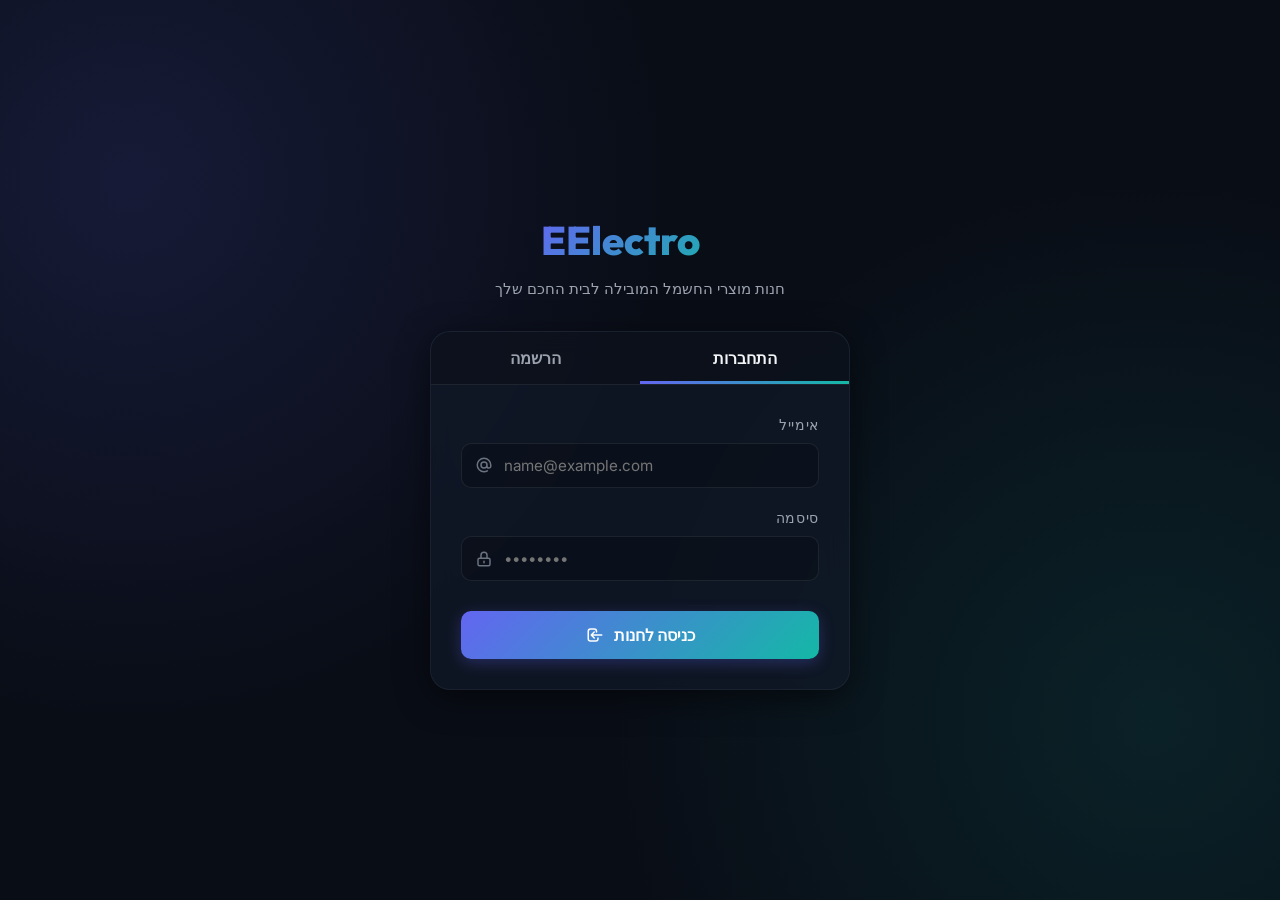
==== index.html @ f1a8bf66 "Initial commit of EElectro website" ====
<!DOCTYPE html>
<html lang="he" dir="rtl">
<head>
  <meta charset="UTF-8">
  <meta name="viewport" content="width=device-width, initial-scale=1.0">
  <title>EElectro - מוצרי חשמל יוקרתיים לבית</title>
  <link rel="stylesheet" href="style.css">
</head>
<body>

  <!-- SVG Sprite Definitions for High Performance Icons -->
  <svg style="display: none;">
    <defs>
      <linearGradient id="logo-grad" x1="0%" y1="0%" x2="100%" y2="100%">
        <stop offset="0%" stop-color="#6366f1" />
        <stop offset="100%" stop-color="#14b8a6" />
      </linearGradient>
    </defs>
  </svg>

  <!-- -----------------------------------------------------------
       HEADER
  ------------------------------------------------------------ -->
  <header>
    <div class="header-container">
      <!-- Logo -->
      <a href="#" class="logo">
        <svg viewBox="0 0 24 24">
          <path d="M13 2L3 14h9l-1 8 10-12h-9l1-8z" />
        </svg>
        <span>EElectro</span>
      </a>

      <!-- Search Bar -->
      <div class="search-container">
        <input type="text" class="search-input" id="catalog-search" placeholder="חפש מוצרים, מותגים או קטגוריות לבית..." oninput="triggerSearch()">
        <button class="search-btn" onclick="triggerSearch()">
          <svg fill="none" stroke="currentColor" viewBox="0 0 24 24" xmlns="http://www.w3.org/2000/svg">
            <path stroke-linecap="round" stroke-linejoin="round" stroke-width="2" d="M21 21l-6-6m2-5a7 7 0 11-14 0 7 7 0 0114 0z"></path>
          </svg>
        </button>
      </div>

      <!-- Navigation Actions -->
      <div class="nav-actions">
        <!-- User Profile widget -->
        <div class="user-profile">
          <div class="user-avatar" id="user-initials">מ</div>
          <div class="user-info">
            <span class="user-greeting">שלום,</span>
            <span class="username" id="display-username">אורח</span>
            <button class="signout-btn" onclick="logout()">התנתק</button>
          </div>
        </div>

        <!-- Cart widget -->
        <div class="cart-widget" onclick="toggleCart(true)">
          <svg fill="none" stroke="currentColor" viewBox="0 0 24 24" xmlns="http://www.w3.org/2000/svg">
            <path stroke-linecap="round" stroke-linejoin="round" stroke-width="2" d="M16 11V7a4 4 0 00-8 0v4M5 9h14l1 12H4L5 9z"></path>
          </svg>
          <span class="cart-count" id="cart-count">0</span>
        </div>
      </div>
    </div>
  </header>

  <!-- -----------------------------------------------------------
       MAIN CONTENT LAYOUT
  ------------------------------------------------------------ -->
  <main class="store-layout">

    <!-- Sidebar Filters -->
    <aside class="sidebar">
      <!-- Category Filter -->
      <div class="filter-group">
        <h3 class="filter-section-title">קטגוריות מוצרים</h3>
        <div class="category-filters">
          <button class="cat-filter-btn active" data-category="all" onclick="setCategoryFilter('all', this)">הכל לבית</button>
          <button class="cat-filter-btn" data-category="kitchen" onclick="setCategoryFilter('kitchen', this)">מטבח טכנולוגי</button>
          <button class="cat-filter-btn" data-category="cleaning" onclick="setCategoryFilter('cleaning', this)">ניקיון ותחזוקה</button>
          <button class="cat-filter-btn" data-category="climate" onclick="setCategoryFilter('climate', this)">בקרת אקלים</button>
          <button class="cat-filter-btn" data-category="smarthome" onclick="setCategoryFilter('smarthome', this)">בית חכם</button>
        </div>
      </div>

      <!-- Price Slider -->
      <div class="filter-group">
        <h3 class="filter-section-title">טווח מחירים</h3>
        <div class="price-filter-wrapper">
          <div class="price-slider-container">
            <input type="range" class="price-slider" id="price-limit" min="100" max="3000" step="50" value="3000" oninput="updatePriceSliderLabel(this.value)">
          </div>
          <div class="price-values">
            <span>₪100</span>
            <span id="price-limit-label">עד ₪3000</span>
          </div>
        </div>
      </div>

      <!-- Ratings Filter -->
      <div class="filter-group">
        <h3 class="filter-section-title">דירוג לקוחות</h3>
        <div class="rating-filters">
          <div class="rating-filter-row" data-min-rating="5" onclick="setRatingFilter(5, this)">
            <div class="stars">★★★★★</div>
            <span>רק 5 כוכבים</span>
          </div>
          <div class="rating-filter-row" data-min-rating="4" onclick="setRatingFilter(4, this)">
            <div class="stars">★★★★☆</div>
            <span>4 כוכבים ומעלה</span>
          </div>
          <div class="rating-filter-row" data-min-rating="3.5" onclick="setRatingFilter(3.5, this)">
            <div class="stars">★★★☆☆</div>
            <span>3.5 כוכבים ומעלה</span>
          </div>
        </div>
      </div>

      <!-- Clear Button -->
      <button class="clear-filters-btn" onclick="resetAllFilters()">נקה את כל המסננים</button>
    </aside>

    <!-- Catalog Content Panel -->
    <section class="catalog-content">
      
      <!-- Special Deal Hero Banner -->
      <div class="hero-banner" id="featured-banner">
        <div class="hero-text">
          <span class="hero-badge">מבצע מיוחד לחברים</span>
          <h2 class="hero-title" id="featured-title">BaristaPro Touch</h2>
          <p class="hero-desc" id="featured-desc">מכונת אספרסו אוטומטית המאפשרת לך ליהנות מקפה איטלקי משובח ואיכותי בלחיצת כפתור אחת, עם קציף חלב דיגיטלי מתקדם.</p>
          <button class="hero-btn" id="featured-cta">גלה עוד עכשיו</button>
        </div>
        <div class="hero-image-wrapper">
          <img src="./assets/baristapro.png" alt="BaristaPro Touch Featured" class="hero-img" id="featured-img">
        </div>
      </div>

      <!-- Catalog Header Controls -->
      <div class="catalog-header">
        <h2 class="catalog-title" id="results-count-title">כל המוצרים הזמינים</h2>
        <div class="sort-wrapper">
          <span class="sort-label">מיין לפי:</span>
          <select class="sort-select" id="catalog-sort" onchange="handleSortChange()">
            <option value="popular">הפופולריים ביותר</option>
            <option value="price-low">מחיר: מהנמוך לגבוה</option>
            <option value="price-high">מחיר: מהגבוה לנמוך</option>
            <option value="rating">דירוג לקוחות</option>
          </select>
        </div>
      </div>

      <!-- Product Cards Grid -->
      <div class="product-grid" id="product-grid-container">
        <!-- Rendered Dynamically by app.js -->
      </div>
    </section>
  </main>

  <!-- -----------------------------------------------------------
       SLIDE-OUT CART DRAWER
  ------------------------------------------------------------ -->
  <div class="cart-overlay" id="cart-overlay" onclick="toggleCart(false)"></div>
  <div class="cart-drawer" id="cart-drawer">
    <div class="cart-header">
      <h3 class="cart-title">
        <svg fill="none" stroke="currentColor" viewBox="0 0 24 24" width="22" height="22">
          <path stroke-linecap="round" stroke-linejoin="round" stroke-width="2" d="M16 11V7a4 4 0 00-8 0v4M5 9h14l1 12H4L5 9z"></path>
        </svg>
        סל הקניות שלך
      </h3>
      <button class="cart-close-btn" onclick="toggleCart(false)">
        <svg fill="none" stroke="currentColor" viewBox="0 0 24 24" width="24" height="24">
          <path stroke-linecap="round" stroke-linejoin="round" stroke-width="2" d="M6 18L18 6M6 6l12 12"></path>
        </svg>
      </button>
    </div>

    <!-- Items Grid inside Drawer -->
    <div class="cart-items-container" id="cart-items-wrapper">
      <!-- Populated dynamically -->
    </div>

    <!-- Cart Footer with Totals -->
    <div class="cart-footer">
      <div class="promo-container">
        <input type="text" class="promo-input" id="promo-code-input" placeholder="קוד קופון (WELCOME10)">
        <button class="promo-apply-btn" onclick="applyPromoCode()">החל</button>
      </div>

      <div class="cart-summary-row">
        <span>סכום ביניים:</span>
        <span id="cart-subtotal">₪0</span>
      </div>
      <div class="cart-summary-row discount" id="discount-row" style="display: none;">
        <span>הנחה (10%):</span>
        <span id="cart-discount">-₪0</span>
      </div>
      <div class="cart-summary-row">
        <span>מע\"מ (17% כלול):</span>
        <span id="cart-tax">₪0</span>
      </div>
      <div class="cart-total-row">
        <span>סה\"כ לתשלום:</span>
        <span id="cart-total">₪0</span>
      </div>

      <button class="checkout-btn" onclick="openCheckoutWizard()">המשך לתשלום מאובטח</button>
    </div>
  </div>

  <!-- -----------------------------------------------------------
       PRODUCT DETAIL MODAL
  ------------------------------------------------------------ -->
  <div class="modal-overlay" id="product-modal" onclick="closeProductModal(event)">
    <div class="modal-wrapper">
      <button class="modal-close-btn" onclick="closeProductModalDirect()">
        <svg fill="none" stroke="currentColor" viewBox="0 0 24 24" width="18" height="18">
          <path stroke-linecap="round" stroke-linejoin="round" stroke-width="2" d="M6 18L18 6M6 6l12 12"></path>
        </svg>
      </button>

      <div class="detail-layout" id="product-detail-content">
        <!-- Rendered Dynamically by app.js -->
      </div>
    </div>
  </div>

  <!-- -----------------------------------------------------------
       CHECKOUT WIZARD MODAL
  ------------------------------------------------------------ -->
  <div class="modal-overlay" id="checkout-modal" onclick="closeCheckoutModal(event)">
    <div class="modal-wrapper checkout-wrapper">
      <button class="modal-close-btn" onclick="closeCheckoutModalDirect()">
        <svg fill="none" stroke="currentColor" viewBox="0 0 24 24" width="18" height="18">
          <path stroke-linecap="round" stroke-linejoin="round" stroke-width="2" d="M6 18L18 6M6 6l12 12"></path>
        </svg>
      </button>

      <div class="checkout-steps">
        <div class="checkout-header">
          <h3>קופה מהירה ומאובטחת</h3>
          <div class="checkout-step-indicator">
            <div class="step-node active" id="step-node-1">1</div>
            <div class="step-node" id="step-node-2">2</div>
            <div class="step-node" id="step-node-3">3</div>
          </div>
        </div>

        <form id="checkout-form" onsubmit="handleCheckoutSubmit(event)">
          <!-- Step 1: Shipping Information -->
          <div class="checkout-step-content active" id="step-content-1">
            <h4 style="font-size: 1.1rem; margin-bottom: 8px;">פרטי משלוח</h4>
            
            <div class="form-group">
              <label for="shipping-address">כתובת מגורים מלאה</label>
              <div class="input-wrapper">
                <svg fill="none" stroke="currentColor" viewBox="0 0 24 24" xmlns="http://www.w3.org/2000/svg" style="left: auto; right: 14px;"><path stroke-linecap="round" stroke-linejoin="round" stroke-width="2" d="M17.657 16.657L13.414 20.9a1.998 1.998 0 01-2.827 0l-4.244-4.243a8 8 0 1111.314 0z"></path><path stroke-linecap="round" stroke-linejoin="round" stroke-width="2" d="M15 11a3 3 0 11-6 0 3 3 0 016 0z"></path></svg>
                <input type="text" id="shipping-address" required placeholder="רחוב, מספר בית, דירה, עיר" style="padding-left: 14px; padding-right: 42px;">
              </div>
            </div>

            <div class="form-group">
              <label for="shipping-phone">מספר טלפון ליצירת קשר</label>
              <div class="input-wrapper">
                <svg fill="none" stroke="currentColor" viewBox="0 0 24 24" xmlns="http://www.w3.org/2000/svg" style="left: auto; right: 14px;"><path stroke-linecap="round" stroke-linejoin="round" stroke-width="2" d="M3 5a2 2 0 012-2h3.28a1 1 0 01.94.725l.548 2.2a1 1 0 01-.321.988l-1.305 1.142a13.928 13.928 0 006.182 6.182l1.142-1.305a1 1 0 01.988-.321l2.2.548a1 1 0 01.725.94V19a2 2 0 01-2 2h-1C9.716 21 3 14.284 3 6V5z"></path></svg>
                <input type="tel" id="shipping-phone" required placeholder="050-0000000" pattern="[0-9\-]{9,11}" style="direction: ltr; text-align: left; padding-left: 14px; padding-right: 42px;">
              </div>
            </div>
          </div>

          <!-- Step 2: Payment Details -->
          <div class="checkout-step-content" id="step-content-2">
            <h4 style="font-size: 1.1rem; margin-bottom: 8px;">פרטי תשלום (סימולציה)</h4>

            <div class="form-group">
              <label for="card-name">שם על גבי הכרטיס</label>
              <div class="input-wrapper">
                <svg fill="none" stroke="currentColor" viewBox="0 0 24 24" xmlns="http://www.w3.org/2000/svg" style="left: auto; right: 14px;"><path stroke-linecap="round" stroke-linejoin="round" stroke-width="2" d="M16 7a4 4 0 11-8 0 4 4 0 018 0zM12 14a7 7 0 00-7 7h14a7 7 0 00-7-7z"></path></svg>
                <input type="text" id="card-name" placeholder="שם מלא באנגלית" style="padding-left: 14px; padding-right: 42px;">
              </div>
            </div>

            <div class="form-group">
              <label for="card-number">מספר כרטיס אשראי</label>
              <div class="input-wrapper">
                <svg fill="none" stroke="currentColor" viewBox="0 0 24 24" xmlns="http://www.w3.org/2000/svg" style="left: auto; right: 14px;"><path stroke-linecap="round" stroke-linejoin="round" stroke-width="2" d="M3 10h18M7 15h1m4 0h1m-7 4h12a3 3 0 003-3V8a3 3 0 00-3-3H6a3 3 0 00-3 3v8a3 3 0 003 3z"></path></svg>
                <input type="text" id="card-number" placeholder="4580 0000 0000 0000" pattern="[0-9\s]{16,19}" style="direction: ltr; text-align: left; padding-left: 14px; padding-right: 42px;">
              </div>
            </div>

            <div style="display: grid; grid-template-columns: 1fr 1fr; gap: 16px;">
              <div class="form-group">
                <label for="card-expiry">תוקף (MM/YY)</label>
                <input type="text" id="card-expiry" placeholder="12/28" pattern="(0[1-9]|1[0-2])\/[2-3][0-9]" style="direction: ltr; text-align: left;">
              </div>
              <div class="form-group">
                <label for="card-cvv">CVV</label>
                <input type="text" id="card-cvv" placeholder="000" pattern="[0-9]{3}" style="direction: ltr; text-align: left;">
              </div>
            </div>
          </div>

          <!-- Step 3: Success Receipt screen -->
          <div class="checkout-step-content" id="step-content-3">
            <div class="receipt-card">
              <div class="receipt-success-icon">
                <svg fill="none" stroke="currentColor" viewBox="0 0 24 24" xmlns="http://www.w3.org/2000/svg">
                  <path stroke-linecap="round" stroke-linejoin="round" stroke-width="3" d="M5 13l4 4L19 7"></path>
                </svg>
              </div>
              <h4 class="receipt-title">הרכישה בוצעה בהצלחה!</h4>
              <p class="receipt-number" id="receipt-order-id">הזמנה מס' #00000</p>
              
              <div class="receipt-items" id="receipt-items-list">
                <!-- Rendered dynamically -->
              </div>

              <div class="receipt-total-row">
                <span>שולם סה\"כ:</span>
                <span id="receipt-total-paid">₪0</span>
              </div>
              <p style="font-size: 0.85rem; color: var(--text-secondary); text-align: center; margin-top: 10px;">מוצרי EElectro בדרך אלייך! קבלה מפורטת נשלחה למייל המנוי.</p>
            </div>
          </div>

          <!-- Wizard control buttons -->
          <div class="checkout-buttons-row" id="checkout-buttons-container">
            <button type="button" class="checkout-prev-btn" id="btn-checkout-prev" onclick="changeCheckoutStep(-1)" style="display: none;">חזור</button>
            <button type="button" class="checkout-next-btn" id="btn-checkout-next" onclick="changeCheckoutStep(1)">המשך</button>
          </div>
        </form>
      </div>
    </div>
  </div>

  <!-- Toast Notification Container -->
  <div id="toast-container" class="toast-container"></div>

  <!-- Load Database and Controller -->
  <script src="products.js"></script>
  <script src="app.js"></script>
</body>
</html>
---- style.css ----
@import url('https://fonts.googleapis.com/css2?family=Inter:wght@300;400;500;600;700&family=Outfit:wght@300;400;500;600;700;800&display=swap');

:root {
  /* Color Palette */
  --bg-primary: #090d16;
  --bg-secondary: #111827;
  --bg-tertiary: #1f2937;
  --accent-color: #6366f1;
  --accent-glow: rgba(99, 102, 241, 0.4);
  --teal-accent: #14b8a6;
  --teal-glow: rgba(20, 184, 166, 0.4);
  --gold-accent: #f59e0b;
  --text-primary: #f3f4f6;
  --text-secondary: #9ca3af;
  --text-muted: #6b7280;
  --border-color: rgba(255, 255, 255, 0.08);
  --border-focus: rgba(99, 102, 241, 0.5);
  
  /* Glassmorphism */
  --glass-bg: rgba(17, 24, 39, 0.75);
  --glass-border: rgba(255, 255, 255, 0.05);
  --glass-shadow: 0 8px 32px 0 rgba(0, 0, 0, 0.5);
  --backdrop-filter: blur(12px);

  /* Fonts */
  --font-display: 'Outfit', 'Segoe UI', Tahoma, Geneva, Verdana, sans-serif;
  --font-body: 'Inter', 'Segoe UI', Tahoma, Geneva, Verdana, sans-serif;

  /* Transitions */
  --transition-fast: 0.2s ease;
  --transition-normal: 0.3s ease;
  --transition-slow: 0.5s cubic-bezier(0.4, 0, 0.2, 1);
}

* {
  margin: 0;
  padding: 0;
  box-sizing: border-box;
}

body {
  background-color: var(--bg-primary);
  color: var(--text-primary);
  font-family: var(--font-body);
  overflow-x: hidden;
  min-height: 100vh;
  line-height: 1.5;
}

h1, h2, h3, h4, h5, h6 {
  font-family: var(--font-display);
  font-weight: 600;
  letter-spacing: -0.02em;
}

/* Custom Scrollbar */
::-webkit-scrollbar {
  width: 8px;
  height: 8px;
}
::-webkit-scrollbar-track {
  background: var(--bg-primary);
}
::-webkit-scrollbar-thumb {
  background: var(--bg-tertiary);
  border-radius: 4px;
}
::-webkit-scrollbar-thumb:hover {
  background: var(--accent-color);
}

/* -------------------------------------------------------------
   LOGIN PAGE STYLE
------------------------------------------------------------- */
.auth-body {
  display: flex;
  justify-content: center;
  align-items: center;
  position: relative;
  background: radial-gradient(circle at 10% 20%, rgba(99, 102, 241, 0.15) 0%, transparent 40%),
              radial-gradient(circle at 90% 80%, rgba(20, 184, 166, 0.12) 0%, transparent 40%),
              var(--bg-primary);
}

.auth-container {
  width: 100%;
  max-width: 460px;
  padding: 20px;
  z-index: 10;
}

.auth-header {
  text-align: center;
  margin-bottom: 30px;
}

.auth-logo {
  display: inline-flex;
  align-items: center;
  gap: 8px;
  font-family: var(--font-display);
  font-size: 2.5rem;
  font-weight: 800;
  background: linear-gradient(135deg, var(--accent-color), var(--teal-accent));
  -webkit-background-clip: text;
  -webkit-text-fill-color: transparent;
  margin-bottom: 8px;
}

.auth-logo svg {
  width: 32px;
  height: 32px;
  fill: url(#logo-grad);
}

.auth-subtitle {
  color: var(--text-secondary);
  font-size: 0.95rem;
}

.auth-card {
  background: var(--glass-bg);
  backdrop-filter: var(--backdrop-filter);
  -webkit-backdrop-filter: var(--backdrop-filter);
  border: 1px solid var(--glass-border);
  border-radius: 20px;
  box-shadow: var(--glass-shadow);
  overflow: hidden;
  transition: transform var(--transition-normal);
}

.auth-tabs {
  display: flex;
  border-bottom: 1px solid var(--border-color);
  background: rgba(0, 0, 0, 0.2);
}

.auth-tab-btn {
  flex: 1;
  background: none;
  border: none;
  color: var(--text-secondary);
  padding: 16px;
  font-size: 1rem;
  font-weight: 600;
  font-family: var(--font-display);
  cursor: pointer;
  transition: all var(--transition-fast);
  position: relative;
  outline: none;
}

.auth-tab-btn.active {
  color: var(--text-primary);
}

.auth-tab-btn.active::after {
  content: '';
  position: absolute;
  bottom: 0;
  left: 0;
  width: 100%;
  height: 3px;
  background: linear-gradient(90deg, var(--accent-color), var(--teal-accent));
}

.auth-tab-btn:hover:not(.active) {
  color: var(--text-primary);
  background: rgba(255, 255, 255, 0.02);
}

.auth-form-container {
  padding: 30px;
  position: relative;
}

.auth-form {
  display: none;
  flex-direction: column;
  gap: 20px;
}

.auth-form.active {
  display: flex;
  animation: fadeIn var(--transition-normal) forwards;
}

.form-group {
  display: flex;
  flex-direction: column;
  gap: 8px;
}

.form-group label {
  color: var(--text-secondary);
  font-size: 0.85rem;
  font-weight: 500;
  text-transform: uppercase;
  letter-spacing: 0.05em;
}

.input-wrapper {
  position: relative;
}

.input-wrapper svg {
  position: absolute;
  left: 14px;
  top: 50%;
  transform: translateY(-50%);
  width: 18px;
  height: 18px;
  color: var(--text-muted);
  transition: color var(--transition-fast);
}

.input-wrapper input {
  width: 100%;
  padding: 12px 14px 12px 42px;
  background: rgba(0, 0, 0, 0.2);
  border: 1px solid var(--border-color);
  border-radius: 10px;
  color: var(--text-primary);
  font-family: var(--font-body);
  font-size: 0.95rem;
  transition: all var(--transition-fast);
  outline: none;
}

.input-wrapper input:focus {
  border-color: var(--accent-color);
  box-shadow: 0 0 0 3px rgba(99, 102, 241, 0.25);
  background: rgba(0, 0, 0, 0.4);
}

.input-wrapper input:focus + svg {
  color: var(--accent-color);
}

.auth-btn {
  background: linear-gradient(135deg, var(--accent-color), var(--teal-accent));
  color: #fff;
  border: none;
  padding: 14px;
  border-radius: 10px;
  font-size: 1rem;
  font-weight: 600;
  font-family: var(--font-display);
  cursor: pointer;
  transition: all var(--transition-fast);
  display: flex;
  justify-content: center;
  align-items: center;
  gap: 10px;
  box-shadow: 0 4px 15px rgba(99, 102, 241, 0.3);
  margin-top: 10px;
}

.auth-btn:hover {
  transform: translateY(-2px);
  box-shadow: 0 6px 20px rgba(99, 102, 241, 0.4), 0 0 12px var(--teal-glow);
}

.auth-btn:active {
  transform: translateY(0);
}

/* -------------------------------------------------------------
   STORE MAIN NAVIGATION (HEADER)
------------------------------------------------------------- */
header {
  background: var(--glass-bg);
  backdrop-filter: var(--backdrop-filter);
  -webkit-backdrop-filter: var(--backdrop-filter);
  border-bottom: 1px solid var(--border-color);
  position: sticky;
  top: 0;
  z-index: 100;
}

.header-container {
  max-width: 1440px;
  margin: 0 auto;
  padding: 15px 30px;
  display: flex;
  align-items: center;
  justify-content: space-between;
  gap: 20px;
}

.logo {
  display: flex;
  align-items: center;
  gap: 8px;
  font-family: var(--font-display);
  font-size: 1.8rem;
  font-weight: 800;
  background: linear-gradient(135deg, var(--accent-color), var(--teal-accent));
  -webkit-background-clip: text;
  -webkit-text-fill-color: transparent;
  text-decoration: none;
}

.logo svg {
  width: 26px;
  height: 26px;
  fill: url(#logo-grad);
}

/* Search Bar (Amazon Style) */
.search-container {
  flex: 1;
  max-width: 650px;
  display: flex;
  position: relative;
}

.search-input {
  width: 100%;
  padding: 12px 18px;
  background: rgba(0, 0, 0, 0.3);
  border: 1px solid var(--border-color);
  border-right: none;
  border-top-left-radius: 8px;
  border-bottom-left-radius: 8px;
  color: var(--text-primary);
  font-size: 0.95rem;
  transition: all var(--transition-fast);
  outline: none;
}

.search-input:focus {
  background: rgba(0, 0, 0, 0.5);
  border-color: var(--accent-color);
  box-shadow: 0 0 0 1px var(--accent-color) inset;
}

.search-btn {
  background: linear-gradient(135deg, var(--accent-color), var(--teal-accent));
  border: none;
  border-top-right-radius: 8px;
  border-bottom-right-radius: 8px;
  padding: 0 20px;
  cursor: pointer;
  display: flex;
  align-items: center;
  justify-content: center;
  transition: opacity var(--transition-fast);
}

.search-btn:hover {
  opacity: 0.9;
}

.search-btn svg {
  width: 18px;
  height: 18px;
  color: #fff;
}

.nav-actions {
  display: flex;
  align-items: center;
  gap: 24px;
}

.user-profile {
  display: flex;
  align-items: center;
  gap: 10px;
  position: relative;
  cursor: pointer;
  padding: 6px 12px;
  border-radius: 8px;
  transition: background-color var(--transition-fast);
}

.user-profile:hover {
  background: rgba(255, 255, 255, 0.05);
}

.user-avatar {
  width: 32px;
  height: 32px;
  border-radius: 50%;
  background: linear-gradient(135deg, var(--accent-color), var(--teal-accent));
  display: flex;
  align-items: center;
  justify-content: center;
  color: #fff;
  font-weight: 700;
  font-family: var(--font-display);
}

.user-info {
  display: flex;
  flex-direction: column;
}

.user-greeting {
  font-size: 0.75rem;
  color: var(--text-muted);
}

.username {
  font-size: 0.9rem;
  font-weight: 600;
}

.signout-btn {
  background: none;
  border: none;
  color: var(--text-muted);
  cursor: pointer;
  font-size: 0.85rem;
  transition: color var(--transition-fast);
  padding: 4px 0;
  text-align: left;
}

.signout-btn:hover {
  color: #ef4444;
}

/* Cart Icon Widget */
.cart-widget {
  position: relative;
  background: rgba(255, 255, 255, 0.05);
  border: 1px solid var(--border-color);
  border-radius: 8px;
  padding: 10px;
  cursor: pointer;
  transition: all var(--transition-fast);
  display: flex;
  align-items: center;
  justify-content: center;
}

.cart-widget:hover {
  background: rgba(255, 255, 255, 0.1);
  border-color: var(--accent-color);
}

.cart-widget svg {
  width: 20px;
  height: 20px;
  color: var(--text-primary);
}

.cart-count {
  position: absolute;
  top: -8px;
  right: -8px;
  background: var(--teal-accent);
  color: #000;
  font-weight: 800;
  font-size: 0.75rem;
  width: 20px;
  height: 20px;
  border-radius: 50%;
  display: flex;
  align-items: center;
  justify-content: center;
  box-shadow: 0 0 10px var(--teal-glow);
  animation: pulseBadge 2s infinite;
}

/* -------------------------------------------------------------
   MAIN CATALOG LAYOUT
------------------------------------------------------------- */
.store-layout {
  max-width: 1440px;
  margin: 0 auto;
  padding: 30px;
  display: grid;
  grid-template-columns: 280px 1fr;
  gap: 30px;
}

@media (max-width: 992px) {
  .store-layout {
    grid-template-columns: 1fr;
  }
}

/* -------------------------------------------------------------
   SIDEBAR FILTERS
------------------------------------------------------------- */
.sidebar {
  background: var(--bg-secondary);
  border: 1px solid var(--border-color);
  border-radius: 16px;
  padding: 24px;
  height: fit-content;
  display: flex;
  flex-direction: column;
  gap: 25px;
  position: sticky;
  top: 100px;
}

.filter-section-title {
  font-size: 1.1rem;
  font-weight: 700;
  margin-bottom: 12px;
  border-bottom: 1px solid var(--border-color);
  padding-bottom: 8px;
  color: var(--text-primary);
}

/* Category Filter Buttons */
.category-filters {
  display: flex;
  flex-direction: column;
  gap: 8px;
}

.cat-filter-btn {
  background: none;
  border: none;
  color: var(--text-secondary);
  text-align: left;
  padding: 10px 14px;
  border-radius: 8px;
  font-size: 0.95rem;
  cursor: pointer;
  transition: all var(--transition-fast);
  display: flex;
  align-items: center;
  justify-content: space-between;
}

.cat-filter-btn::after {
  content: '→';
  opacity: 0;
  transform: translateX(-5px);
  transition: all var(--transition-fast);
}

.cat-filter-btn:hover, .cat-filter-btn.active {
  background: rgba(99, 102, 241, 0.1);
  color: var(--accent-color);
  font-weight: 600;
}

.cat-filter-btn.active::after, .cat-filter-btn:hover::after {
  opacity: 1;
  transform: translateX(0);
}

/* Price Range Filter */
.price-filter-wrapper {
  display: flex;
  flex-direction: column;
  gap: 12px;
}

.price-slider-container {
  display: flex;
  flex-direction: column;
  gap: 8px;
}

.price-slider {
  -webkit-appearance: none;
  width: 100%;
  height: 6px;
  border-radius: 3px;
  background: var(--bg-tertiary);
  outline: none;
}

.price-slider::-webkit-slider-thumb {
  -webkit-appearance: none;
  appearance: none;
  width: 18px;
  height: 18px;
  border-radius: 50%;
  background: var(--accent-color);
  cursor: pointer;
  box-shadow: 0 0 10px var(--accent-glow);
  transition: transform var(--transition-fast);
}

.price-slider::-webkit-slider-thumb:hover {
  transform: scale(1.2);
}

.price-values {
  display: flex;
  justify-content: space-between;
  font-size: 0.85rem;
  color: var(--text-secondary);
}

/* Rating Selector */
.rating-filters {
  display: flex;
  flex-direction: column;
  gap: 8px;
}

.rating-filter-row {
  display: flex;
  align-items: center;
  gap: 8px;
  color: var(--text-secondary);
  font-size: 0.9rem;
  cursor: pointer;
  transition: color var(--transition-fast);
}

.rating-filter-row:hover {
  color: var(--text-primary);
}

.rating-filter-row.active {
  color: var(--accent-color);
  font-weight: 600;
}

.stars {
  color: var(--gold-accent);
  display: flex;
  gap: 2px;
}

/* Reset Filter button */
.clear-filters-btn {
  background: rgba(255, 255, 255, 0.03);
  border: 1px solid var(--border-color);
  color: var(--text-secondary);
  padding: 10px;
  border-radius: 8px;
  font-size: 0.9rem;
  font-weight: 600;
  cursor: pointer;
  transition: all var(--transition-fast);
}

.clear-filters-btn:hover {
  background: rgba(239, 68, 68, 0.1);
  color: #ef4444;
  border-color: rgba(239, 68, 68, 0.2);
}

/* -------------------------------------------------------------
   HERO / MAIN CONTENT AREA
------------------------------------------------------------- */
.catalog-content {
  display: flex;
  flex-direction: column;
  gap: 30px;
}

/* Hero Banner (Special Deal) */
.hero-banner {
  background: linear-gradient(135deg, rgba(99, 102, 241, 0.2) 0%, rgba(20, 184, 166, 0.1) 100%),
              url('data:image/svg+xml;utf8,<svg xmlns="http://www.w3.org/2000/svg" width="100" height="100" viewBox="0 0 100 100"><circle cx="50" cy="50" r="1" fill="white" opacity="0.15"/></svg>'),
              var(--bg-secondary);
  border: 1px solid var(--border-color);
  border-radius: 16px;
  padding: 40px;
  display: flex;
  align-items: center;
  justify-content: space-between;
  gap: 30px;
  position: relative;
  overflow: hidden;
  box-shadow: var(--glass-shadow);
}

.hero-banner::before {
  content: '';
  position: absolute;
  top: -50%;
  right: -20%;
  width: 400px;
  height: 400px;
  background: var(--accent-glow);
  filter: blur(100px);
  border-radius: 50%;
  z-index: 1;
}

.hero-text {
  max-width: 500px;
  z-index: 2;
}

.hero-badge {
  background: rgba(20, 184, 166, 0.2);
  color: var(--teal-accent);
  padding: 6px 12px;
  border-radius: 50px;
  font-size: 0.8rem;
  font-weight: 700;
  text-transform: uppercase;
  display: inline-block;
  margin-bottom: 12px;
  border: 1px solid rgba(20, 184, 166, 0.3);
}

.hero-title {
  font-size: 2.2rem;
  font-weight: 800;
  margin-bottom: 12px;
  line-height: 1.2;
}

.hero-desc {
  color: var(--text-secondary);
  margin-bottom: 24px;
  font-size: 0.95rem;
}

.hero-btn {
  background: linear-gradient(135deg, var(--accent-color), var(--teal-accent));
  color: #fff;
  border: none;
  padding: 12px 28px;
  border-radius: 8px;
  font-weight: 600;
  cursor: pointer;
  transition: all var(--transition-fast);
  box-shadow: 0 4px 15px rgba(99, 102, 241, 0.3);
}

.hero-btn:hover {
  transform: translateY(-2px);
  box-shadow: 0 6px 20px rgba(99, 102, 241, 0.4);
}

.hero-image-wrapper {
  flex-shrink: 0;
  width: 260px;
  height: 260px;
  border-radius: 12px;
  overflow: hidden;
  z-index: 2;
  border: 1px solid var(--border-color);
  box-shadow: 0 10px 30px rgba(0, 0, 0, 0.4);
  background: rgba(0, 0, 0, 0.3);
}

.hero-img {
  width: 100%;
  height: 100%;
  object-fit: cover;
}

@media (max-width: 768px) {
  .hero-banner {
    flex-direction: column-reverse;
    padding: 30px;
    text-align: center;
  }
  .hero-image-wrapper {
    width: 180px;
    height: 180px;
  }
}

/* Catalog Controls (Sort & Title) */
.catalog-header {
  display: flex;
  justify-content: space-between;
  align-items: center;
  border-bottom: 1px solid var(--border-color);
  padding-bottom: 12px;
}

.catalog-title {
  font-size: 1.5rem;
  font-weight: 700;
}

.sort-wrapper {
  display: flex;
  align-items: center;
  gap: 10px;
}

.sort-label {
  font-size: 0.85rem;
  color: var(--text-secondary);
}

.sort-select {
  background: var(--bg-secondary);
  border: 1px solid var(--border-color);
  color: var(--text-primary);
  padding: 8px 12px;
  border-radius: 6px;
  font-size: 0.9rem;
  outline: none;
  cursor: pointer;
  transition: border-color var(--transition-fast);
}

.sort-select:focus {
  border-color: var(--accent-color);
}

/* Product Grid */
.product-grid {
  display: grid;
  grid-template-columns: repeat(auto-fill, minmax(270px, 1fr));
  gap: 24px;
}

.no-results {
  grid-column: 1 / -1;
  text-align: center;
  padding: 60px 20px;
  background: var(--bg-secondary);
  border: 1px solid var(--border-color);
  border-radius: 16px;
  color: var(--text-secondary);
}

.no-results svg {
  width: 48px;
  height: 48px;
  color: var(--text-muted);
  margin-bottom: 16px;
}

/* -------------------------------------------------------------
   PRODUCT CARD DESIGN
------------------------------------------------------------- */
.product-card {
  background: var(--bg-secondary);
  border: 1px solid var(--border-color);
  border-radius: 16px;
  overflow: hidden;
  display: flex;
  flex-direction: column;
  position: relative;
  transition: all var(--transition-normal);
  box-shadow: 0 4px 6px rgba(0, 0, 0, 0.1);
}

.product-card:hover {
  transform: translateY(-8px);
  border-color: var(--accent-color);
  box-shadow: 0 12px 30px rgba(99, 102, 241, 0.15), 0 0 1px var(--accent-color);
}

.card-badge {
  position: absolute;
  top: 14px;
  left: 14px;
  z-index: 5;
  background: var(--accent-color);
  color: #fff;
  padding: 4px 10px;
  border-radius: 6px;
  font-size: 0.75rem;
  font-weight: 700;
  text-transform: uppercase;
}

.card-badge.premium-choice {
  background: linear-gradient(135deg, #a855f7, #6366f1);
}

.card-badge.eco-friendly {
  background: #22c55e;
}

.product-image-container {
  height: 220px;
  background: rgba(0, 0, 0, 0.2);
  position: relative;
  overflow: hidden;
  cursor: pointer;
}

.product-image-container img {
  width: 100%;
  height: 100%;
  object-fit: cover;
  transition: transform var(--transition-slow);
}

.product-card:hover .product-image-container img {
  transform: scale(1.08);
}

.product-card-details {
  padding: 20px;
  display: flex;
  flex-direction: column;
  flex: 1;
}

.product-category {
  color: var(--teal-accent);
  font-size: 0.75rem;
  font-weight: 700;
  text-transform: uppercase;
  margin-bottom: 6px;
}

.product-name {
  font-size: 1.15rem;
  font-weight: 700;
  margin-bottom: 8px;
  cursor: pointer;
  transition: color var(--transition-fast);
}

.product-name:hover {
  color: var(--accent-color);
}

.rating-row {
  display: flex;
  align-items: center;
  gap: 8px;
  margin-bottom: 12px;
  font-size: 0.85rem;
}

.rating-avg {
  font-weight: 600;
  color: var(--text-primary);
}

.rating-count {
  color: var(--text-muted);
}

.product-short-desc {
  font-size: 0.88rem;
  color: var(--text-secondary);
  margin-bottom: 16px;
  display: -webkit-box;
  -webkit-line-clamp: 2;
  -webkit-box-orient: vertical;
  overflow: hidden;
  flex-grow: 1;
}

.product-card-footer {
  display: flex;
  align-items: center;
  justify-content: space-between;
  margin-top: auto;
  border-top: 1px solid var(--border-color);
  padding-top: 14px;
}

.price-block {
  display: flex;
  flex-direction: column;
}

.price {
  font-size: 1.3rem;
  font-weight: 800;
  color: var(--text-primary);
  font-family: var(--font-display);
}

.price-original {
  font-size: 0.9rem;
  text-decoration: line-through;
  color: var(--text-muted);
}

.add-cart-btn {
  background: var(--bg-tertiary);
  border: 1px solid var(--border-color);
  color: var(--text-primary);
  padding: 10px;
  border-radius: 8px;
  cursor: pointer;
  transition: all var(--transition-fast);
  display: flex;
  align-items: center;
  justify-content: center;
}

.add-cart-btn:hover {
  background: linear-gradient(135deg, var(--accent-color), var(--teal-accent));
  color: #fff;
  border-color: transparent;
  transform: scale(1.05);
}

.add-cart-btn svg {
  width: 18px;
  height: 18px;
}

/* -------------------------------------------------------------
   SLIDE OUT CART DRAWER
------------------------------------------------------------- */
.cart-overlay {
  position: fixed;
  top: 0;
  left: 0;
  width: 100vw;
  height: 100vh;
  background: rgba(0, 0, 0, 0.6);
  backdrop-filter: blur(4px);
  z-index: 150;
  opacity: 0;
  pointer-events: none;
  transition: opacity var(--transition-normal);
}

.cart-overlay.active {
  opacity: 1;
  pointer-events: auto;
}

.cart-drawer {
  position: fixed;
  top: 0;
  right: -420px;
  width: 100%;
  max-width: 420px;
  height: 100vh;
  background: var(--bg-secondary);
  border-left: 1px solid var(--border-color);
  z-index: 160;
  box-shadow: -10px 0 30px rgba(0, 0, 0, 0.5);
  display: flex;
  flex-direction: column;
  transition: right var(--transition-slow);
}

.cart-drawer.active {
  right: 0;
}

.cart-header {
  padding: 24px;
  border-bottom: 1px solid var(--border-color);
  display: flex;
  align-items: center;
  justify-content: space-between;
}

.cart-title {
  font-size: 1.3rem;
  font-weight: 700;
  display: flex;
  align-items: center;
  gap: 10px;
}

.cart-close-btn {
  background: none;
  border: none;
  color: var(--text-secondary);
  cursor: pointer;
  padding: 6px;
  display: flex;
  align-items: center;
  justify-content: center;
  transition: color var(--transition-fast);
}

.cart-close-btn:hover {
  color: var(--text-primary);
}

.cart-items-container {
  flex: 1;
  overflow-y: auto;
  padding: 20px;
  display: flex;
  flex-direction: column;
  gap: 16px;
}

.empty-cart-view {
  display: flex;
  flex-direction: column;
  align-items: center;
  justify-content: center;
  height: 100%;
  color: var(--text-muted);
  gap: 16px;
}

.empty-cart-view svg {
  width: 48px;
  height: 48px;
}

/* Cart Item Card */
.cart-item {
  display: flex;
  gap: 14px;
  padding-bottom: 16px;
  border-bottom: 1px solid var(--border-color);
}

.cart-item-img {
  width: 70px;
  height: 70px;
  border-radius: 8px;
  object-fit: cover;
  border: 1px solid var(--border-color);
}

.cart-item-info {
  flex: 1;
  display: flex;
  flex-direction: column;
  justify-content: space-between;
}

.cart-item-name {
  font-size: 0.95rem;
  font-weight: 600;
  color: var(--text-primary);
  display: -webkit-box;
  -webkit-line-clamp: 1;
  -webkit-box-orient: vertical;
  overflow: hidden;
}

.cart-item-price {
  font-size: 0.95rem;
  font-weight: 700;
  color: var(--text-primary);
  font-family: var(--font-display);
}

.cart-item-controls {
  display: flex;
  align-items: center;
  justify-content: space-between;
  margin-top: 8px;
}

.qty-counter {
  display: flex;
  align-items: center;
  border: 1px solid var(--border-color);
  border-radius: 6px;
  background: var(--bg-primary);
}

.qty-btn {
  background: none;
  border: none;
  color: var(--text-secondary);
  width: 28px;
  height: 28px;
  cursor: pointer;
  display: flex;
  align-items: center;
  justify-content: center;
  transition: color var(--transition-fast);
}

.qty-btn:hover {
  color: var(--text-primary);
}

.qty-val {
  font-size: 0.88rem;
  font-weight: 600;
  width: 28px;
  text-align: center;
}

.cart-item-remove {
  background: none;
  border: none;
  color: var(--text-muted);
  cursor: pointer;
  display: flex;
  align-items: center;
  justify-content: center;
  padding: 4px;
  transition: color var(--transition-fast);
}

.cart-item-remove:hover {
  color: #ef4444;
}

.cart-item-remove svg {
  width: 16px;
  height: 16px;
}

/* Cart Footer & Checkout */
.cart-footer {
  padding: 24px;
  border-top: 1px solid var(--border-color);
  background: var(--bg-primary);
}

.promo-container {
  display: flex;
  gap: 10px;
  margin-bottom: 16px;
}

.promo-input {
  flex: 1;
  background: var(--bg-secondary);
  border: 1px solid var(--border-color);
  padding: 10px 14px;
  border-radius: 6px;
  color: var(--text-primary);
  font-size: 0.88rem;
  outline: none;
}

.promo-input:focus {
  border-color: var(--accent-color);
}

.promo-apply-btn {
  background: var(--bg-tertiary);
  border: 1px solid var(--border-color);
  color: var(--text-primary);
  padding: 0 16px;
  border-radius: 6px;
  font-size: 0.88rem;
  font-weight: 600;
  cursor: pointer;
  transition: all var(--transition-fast);
}

.promo-apply-btn:hover {
  background: var(--accent-color);
  border-color: transparent;
  color: #fff;
}

.cart-summary-row {
  display: flex;
  justify-content: space-between;
  font-size: 0.9rem;
  color: var(--text-secondary);
  margin-bottom: 8px;
}

.cart-summary-row.discount {
  color: var(--teal-accent);
}

.cart-total-row {
  display: flex;
  justify-content: space-between;
  font-size: 1.15rem;
  font-weight: 700;
  margin-top: 12px;
  padding-top: 12px;
  border-top: 1px dashed var(--border-color);
  color: var(--text-primary);
}

.checkout-btn {
  width: 100%;
  background: linear-gradient(135deg, var(--accent-color), var(--teal-accent));
  color: #fff;
  border: none;
  padding: 14px;
  border-radius: 8px;
  font-size: 1rem;
  font-weight: 700;
  font-family: var(--font-display);
  cursor: pointer;
  transition: all var(--transition-fast);
  margin-top: 16px;
  box-shadow: 0 4px 15px rgba(99, 102, 241, 0.3);
}

.checkout-btn:hover {
  transform: translateY(-2px);
  box-shadow: 0 6px 20px rgba(99, 102, 241, 0.4);
}

/* -------------------------------------------------------------
   MODAL DIALOG BASE
------------------------------------------------------------- */
.modal-overlay {
  position: fixed;
  top: 0;
  left: 0;
  width: 100vw;
  height: 100vh;
  background: rgba(0, 0, 0, 0.7);
  backdrop-filter: blur(5px);
  z-index: 200;
  display: none;
  align-items: center;
  justify-content: center;
  padding: 20px;
}

.modal-overlay.active {
  display: flex;
  animation: fadeIn var(--transition-fast) forwards;
}

.modal-wrapper {
  background: var(--bg-secondary);
  border: 1px solid var(--border-color);
  border-radius: 20px;
  width: 100%;
  max-width: 800px;
  max-height: 90vh;
  overflow-y: auto;
  box-shadow: var(--glass-shadow);
  position: relative;
  animation: scaleUp var(--transition-normal) forwards;
}

.modal-close-btn {
  position: absolute;
  top: 20px;
  right: 20px;
  background: rgba(255, 255, 255, 0.05);
  border: 1px solid var(--border-color);
  color: var(--text-secondary);
  width: 32px;
  height: 32px;
  border-radius: 50%;
  cursor: pointer;
  display: flex;
  align-items: center;
  justify-content: center;
  transition: all var(--transition-fast);
  z-index: 10;
}

.modal-close-btn:hover {
  background: rgba(255, 255, 255, 0.1);
  color: var(--text-primary);
  transform: scale(1.05);
}

/* -------------------------------------------------------------
   PRODUCT DETAIL MODAL
------------------------------------------------------------- */
.detail-layout {
  display: grid;
  grid-template-columns: 1fr 1fr;
  gap: 30px;
  padding: 30px;
}

@media (max-width: 768px) {
  .detail-layout {
    grid-template-columns: 1fr;
  }
}

.detail-gallery {
  display: flex;
  flex-direction: column;
  gap: 16px;
}

.detail-main-img {
  width: 100%;
  aspect-ratio: 1;
  border-radius: 12px;
  object-fit: cover;
  background: rgba(0, 0, 0, 0.2);
  border: 1px solid var(--border-color);
}

.detail-info {
  display: flex;
  flex-direction: column;
  gap: 16px;
}

.detail-badge {
  align-self: flex-start;
}

.detail-name {
  font-size: 2rem;
  font-weight: 800;
  line-height: 1.15;
}

.detail-tagline {
  font-size: 1rem;
  color: var(--teal-accent);
  font-weight: 500;
}

.detail-price-row {
  display: flex;
  align-items: center;
  gap: 16px;
  margin: 8px 0;
}

.detail-price {
  font-size: 2rem;
  font-weight: 800;
  color: var(--text-primary);
  font-family: var(--font-display);
}

.detail-desc {
  color: var(--text-secondary);
  font-size: 0.95rem;
}

/* Detail Specs */
.detail-specs-list {
  display: flex;
  flex-direction: column;
  gap: 8px;
  padding-left: 20px;
}

.detail-specs-list li {
  font-size: 0.9rem;
  color: var(--text-secondary);
}

.detail-actions {
  display: flex;
  gap: 16px;
  margin-top: 10px;
}

.detail-add-btn {
  flex: 1;
  background: linear-gradient(135deg, var(--accent-color), var(--teal-accent));
  color: #fff;
  border: none;
  padding: 14px 24px;
  border-radius: 10px;
  font-weight: 700;
  font-size: 1rem;
  cursor: pointer;
  transition: all var(--transition-fast);
  display: flex;
  align-items: center;
  justify-content: center;
  gap: 10px;
}

.detail-add-btn:hover {
  transform: translateY(-2px);
  box-shadow: 0 6px 20px rgba(99, 102, 241, 0.4);
}

/* Reviews Section */
.reviews-section {
  grid-column: 1 / -1;
  border-top: 1px solid var(--border-color);
  padding-top: 30px;
  margin-top: 20px;
}

.reviews-title {
  font-size: 1.3rem;
  font-weight: 700;
  margin-bottom: 20px;
}

.reviews-grid {
  display: grid;
  grid-template-columns: 1fr 1fr;
  gap: 20px;
}

@media (max-width: 768px) {
  .reviews-grid {
    grid-template-columns: 1fr;
  }
}

.review-card {
  background: var(--bg-primary);
  border: 1px solid var(--border-color);
  padding: 20px;
  border-radius: 12px;
}

.review-header {
  display: flex;
  justify-content: space-between;
  align-items: center;
  margin-bottom: 10px;
}

.review-user {
  font-weight: 600;
  font-size: 0.95rem;
}

.review-date {
  font-size: 0.8rem;
  color: var(--text-muted);
}

.review-text {
  font-size: 0.9rem;
  color: var(--text-secondary);
  margin-top: 8px;
}

/* Add Review Form */
.add-review-form {
  background: var(--bg-primary);
  border: 1px solid var(--border-color);
  border-radius: 12px;
  padding: 20px;
  margin-bottom: 24px;
  display: flex;
  flex-direction: column;
  gap: 16px;
}

.add-review-title {
  font-size: 1rem;
  font-weight: 700;
}

.star-rating-input {
  display: flex;
  gap: 8px;
}

.star-input-btn {
  background: none;
  border: none;
  font-size: 1.5rem;
  color: var(--text-muted);
  cursor: pointer;
  transition: color var(--transition-fast);
}

.star-input-btn:hover, .star-input-btn.active {
  color: var(--gold-accent);
}

.review-textarea {
  width: 100%;
  background: rgba(0, 0, 0, 0.2);
  border: 1px solid var(--border-color);
  border-radius: 8px;
  color: var(--text-primary);
  padding: 12px;
  min-height: 80px;
  resize: vertical;
  outline: none;
}

.review-textarea:focus {
  border-color: var(--accent-color);
}

.submit-review-btn {
  align-self: flex-end;
  background: var(--bg-tertiary);
  border: 1px solid var(--border-color);
  color: var(--text-primary);
  padding: 8px 18px;
  border-radius: 6px;
  font-size: 0.9rem;
  font-weight: 600;
  cursor: pointer;
  transition: all var(--transition-fast);
}

.submit-review-btn:hover {
  background: var(--accent-color);
  border-color: transparent;
  color: #fff;
}

/* -------------------------------------------------------------
   CHECKOUT WIZARD MODAL
------------------------------------------------------------- */
.checkout-wrapper {
  max-width: 550px;
}

.checkout-steps {
  padding: 30px;
}

.checkout-header {
  border-bottom: 1px solid var(--border-color);
  padding-bottom: 16px;
  margin-bottom: 24px;
}

.checkout-step-indicator {
  display: flex;
  justify-content: space-between;
  margin-top: 12px;
  position: relative;
}

.checkout-step-indicator::before {
  content: '';
  position: absolute;
  top: 50%;
  left: 0;
  width: 100%;
  height: 2px;
  background: var(--border-color);
  z-index: 1;
  transform: translateY(-50%);
}

.step-node {
  width: 32px;
  height: 32px;
  border-radius: 50%;
  background: var(--bg-tertiary);
  border: 2px solid var(--border-color);
  display: flex;
  align-items: center;
  justify-content: center;
  font-size: 0.85rem;
  font-weight: 700;
  color: var(--text-muted);
  z-index: 2;
  transition: all var(--transition-fast);
}

.step-node.active {
  background: var(--bg-secondary);
  border-color: var(--accent-color);
  color: var(--accent-color);
  box-shadow: 0 0 10px var(--accent-glow);
}

.step-node.completed {
  background: var(--teal-accent);
  border-color: var(--teal-accent);
  color: #000;
}

.checkout-step-content {
  display: none;
}

.checkout-step-content.active {
  display: flex;
  flex-direction: column;
  gap: 20px;
  animation: fadeIn var(--transition-normal) forwards;
}

.checkout-buttons-row {
  display: flex;
  justify-content: space-between;
  margin-top: 30px;
  border-top: 1px solid var(--border-color);
  padding-top: 20px;
}

.checkout-prev-btn {
  background: none;
  border: 1px solid var(--border-color);
  color: var(--text-secondary);
  padding: 10px 20px;
  border-radius: 8px;
  cursor: pointer;
  transition: all var(--transition-fast);
}

.checkout-prev-btn:hover {
  background: rgba(255, 255, 255, 0.05);
  color: var(--text-primary);
}

.checkout-next-btn {
  background: linear-gradient(135deg, var(--accent-color), var(--teal-accent));
  color: #fff;
  border: none;
  padding: 10px 24px;
  border-radius: 8px;
  font-weight: 600;
  cursor: pointer;
  transition: all var(--transition-fast);
}

.checkout-next-btn:hover {
  opacity: 0.9;
}

/* Success Receipt screen */
.receipt-card {
  background: var(--bg-primary);
  border: 1px solid var(--border-color);
  border-radius: 12px;
  padding: 24px;
  display: flex;
  flex-direction: column;
  gap: 16px;
}

.receipt-success-icon {
  width: 56px;
  height: 56px;
  border-radius: 50%;
  background: rgba(20, 184, 166, 0.15);
  border: 2px solid var(--teal-accent);
  display: flex;
  align-items: center;
  justify-content: center;
  color: var(--teal-accent);
  align-self: center;
  margin-bottom: 8px;
  animation: scaleBounce 0.5s ease forwards;
}

.receipt-success-icon svg {
  width: 28px;
  height: 28px;
}

.receipt-title {
  text-align: center;
  font-size: 1.4rem;
  font-weight: 700;
}

.receipt-number {
  text-align: center;
  font-size: 0.85rem;
  color: var(--text-muted);
  font-family: monospace;
}

.receipt-items {
  border-top: 1px dashed var(--border-color);
  border-bottom: 1px dashed var(--border-color);
  padding: 16px 0;
  display: flex;
  flex-direction: column;
  gap: 10px;
}

.receipt-item-row {
  display: flex;
  justify-content: space-between;
  font-size: 0.9rem;
}

.receipt-total-row {
  display: flex;
  justify-content: space-between;
  font-size: 1.1rem;
  font-weight: 700;
}

/* -------------------------------------------------------------
   TOAST NOTIFICATION SYSTEM
------------------------------------------------------------- */
.toast-container {
  position: fixed;
  bottom: 24px;
  right: 24px;
  z-index: 300;
  display: flex;
  flex-direction: column;
  gap: 10px;
}

.toast {
  background: var(--glass-bg);
  backdrop-filter: var(--backdrop-filter);
  border: 1px solid var(--glass-border);
  box-shadow: var(--glass-shadow);
  padding: 14px 20px;
  border-radius: 8px;
  color: var(--text-primary);
  display: flex;
  align-items: center;
  gap: 12px;
  animation: slideInLeft 0.3s cubic-bezier(0.4, 0, 0.2, 1) forwards;
  min-width: 280px;
}

.toast.success {
  border-left: 4px solid var(--teal-accent);
}

.toast.error {
  border-left: 4px solid #ef4444;
}

.toast svg {
  width: 18px;
  height: 18px;
  flex-shrink: 0;
}

.toast.success svg {
  color: var(--teal-accent);
}

.toast.error svg {
  color: #ef4444;
}

/* -------------------------------------------------------------
   KEYFRAMES AND ANIMATIONS
------------------------------------------------------------- */
@keyframes fadeIn {
  from { opacity: 0; }
  to { opacity: 1; }
}

@keyframes scaleUp {
  from { opacity: 0; transform: scale(0.95); }
  to { opacity: 1; transform: scale(1); }
}

@keyframes slideInLeft {
  from { transform: translateX(100px); opacity: 0; }
  to { transform: translateX(0); opacity: 1; }
}

@keyframes pulseBadge {
  0% { box-shadow: 0 0 0 0 rgba(20, 184, 166, 0.7); }
  70% { box-shadow: 0 0 0 6px rgba(20, 184, 166, 0); }
  100% { box-shadow: 0 0 0 0 rgba(20, 184, 166, 0); }
}

@keyframes scaleBounce {
  0% { transform: scale(0.3); opacity: 0; }
  50% { transform: scale(1.1); }
  70% { transform: scale(0.9); }
  100% { transform: scale(1); opacity: 1; }
}
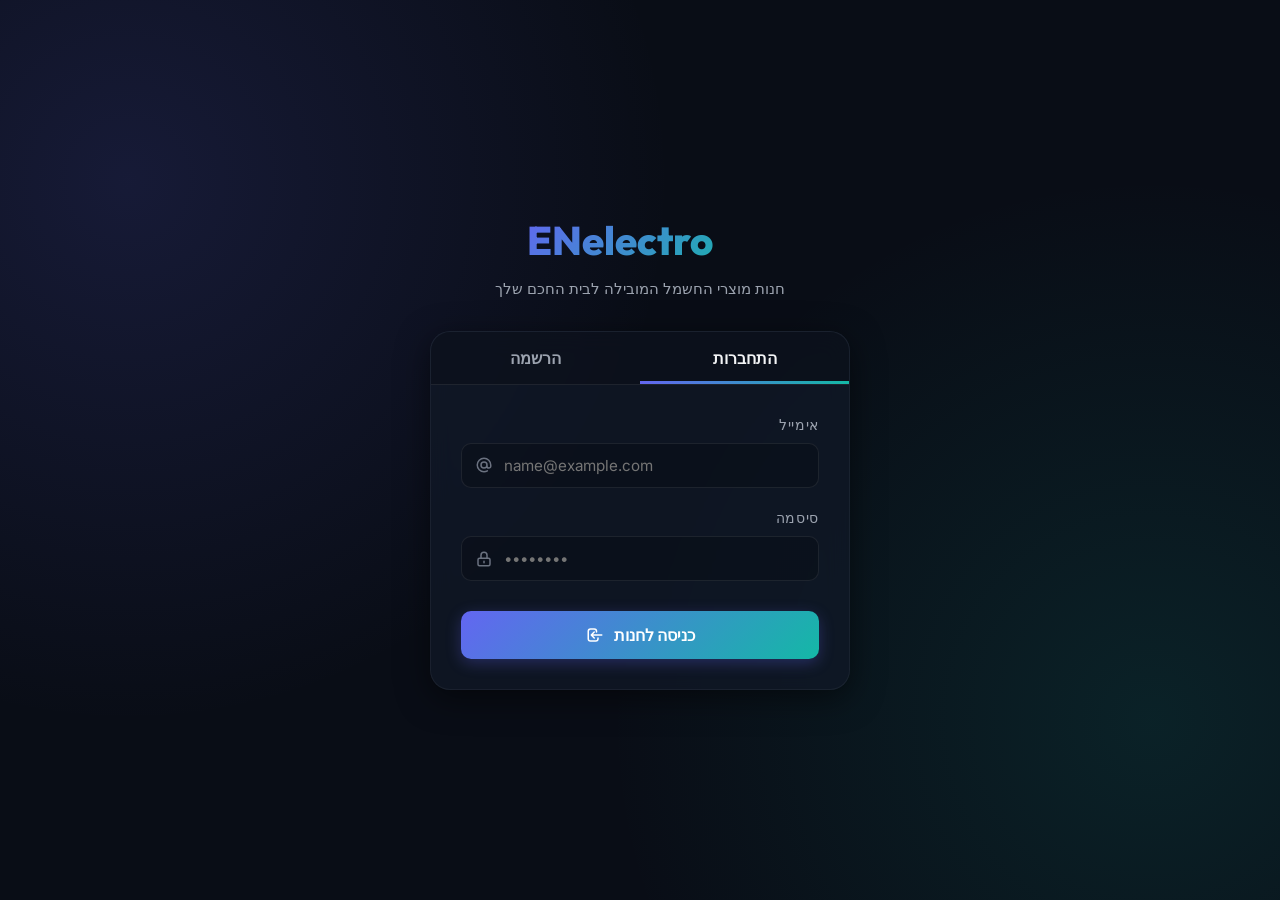
==== commit af64277d: "Fix store name from EElectro to ENelectro" ====
--- a/index.html
+++ b/index.html
@@ -3,7 +3,7 @@
 <head>
   <meta charset="UTF-8">
   <meta name="viewport" content="width=device-width, initial-scale=1.0">
-  <title>EElectro - מוצרי חשמל יוקרתיים לבית</title>
+  <title>ENelectro - מוצרי חשמל יוקרתיים לבית</title>
   <link rel="stylesheet" href="style.css">
 </head>
 <body>
@@ -28,7 +28,7 @@
         <svg viewBox="0 0 24 24">
           <path d="M13 2L3 14h9l-1 8 10-12h-9l1-8z" />
         </svg>
-        <span>EElectro</span>
+        <span>ENelectro</span>
       </a>
 
       <!-- Search Bar -->
@@ -320,7 +320,7 @@
                 <span>שולם סה\"כ:</span>
                 <span id="receipt-total-paid">₪0</span>
               </div>
-              <p style="font-size: 0.85rem; color: var(--text-secondary); text-align: center; margin-top: 10px;">מוצרי EElectro בדרך אלייך! קבלה מפורטת נשלחה למייל המנוי.</p>
+              <p style="font-size: 0.85rem; color: var(--text-secondary); text-align: center; margin-top: 10px;">מוצרי ENelectro בדרך אלייך! קבלה מפורטת נשלחה למייל המנוי.</p>
             </div>
           </div>
 
